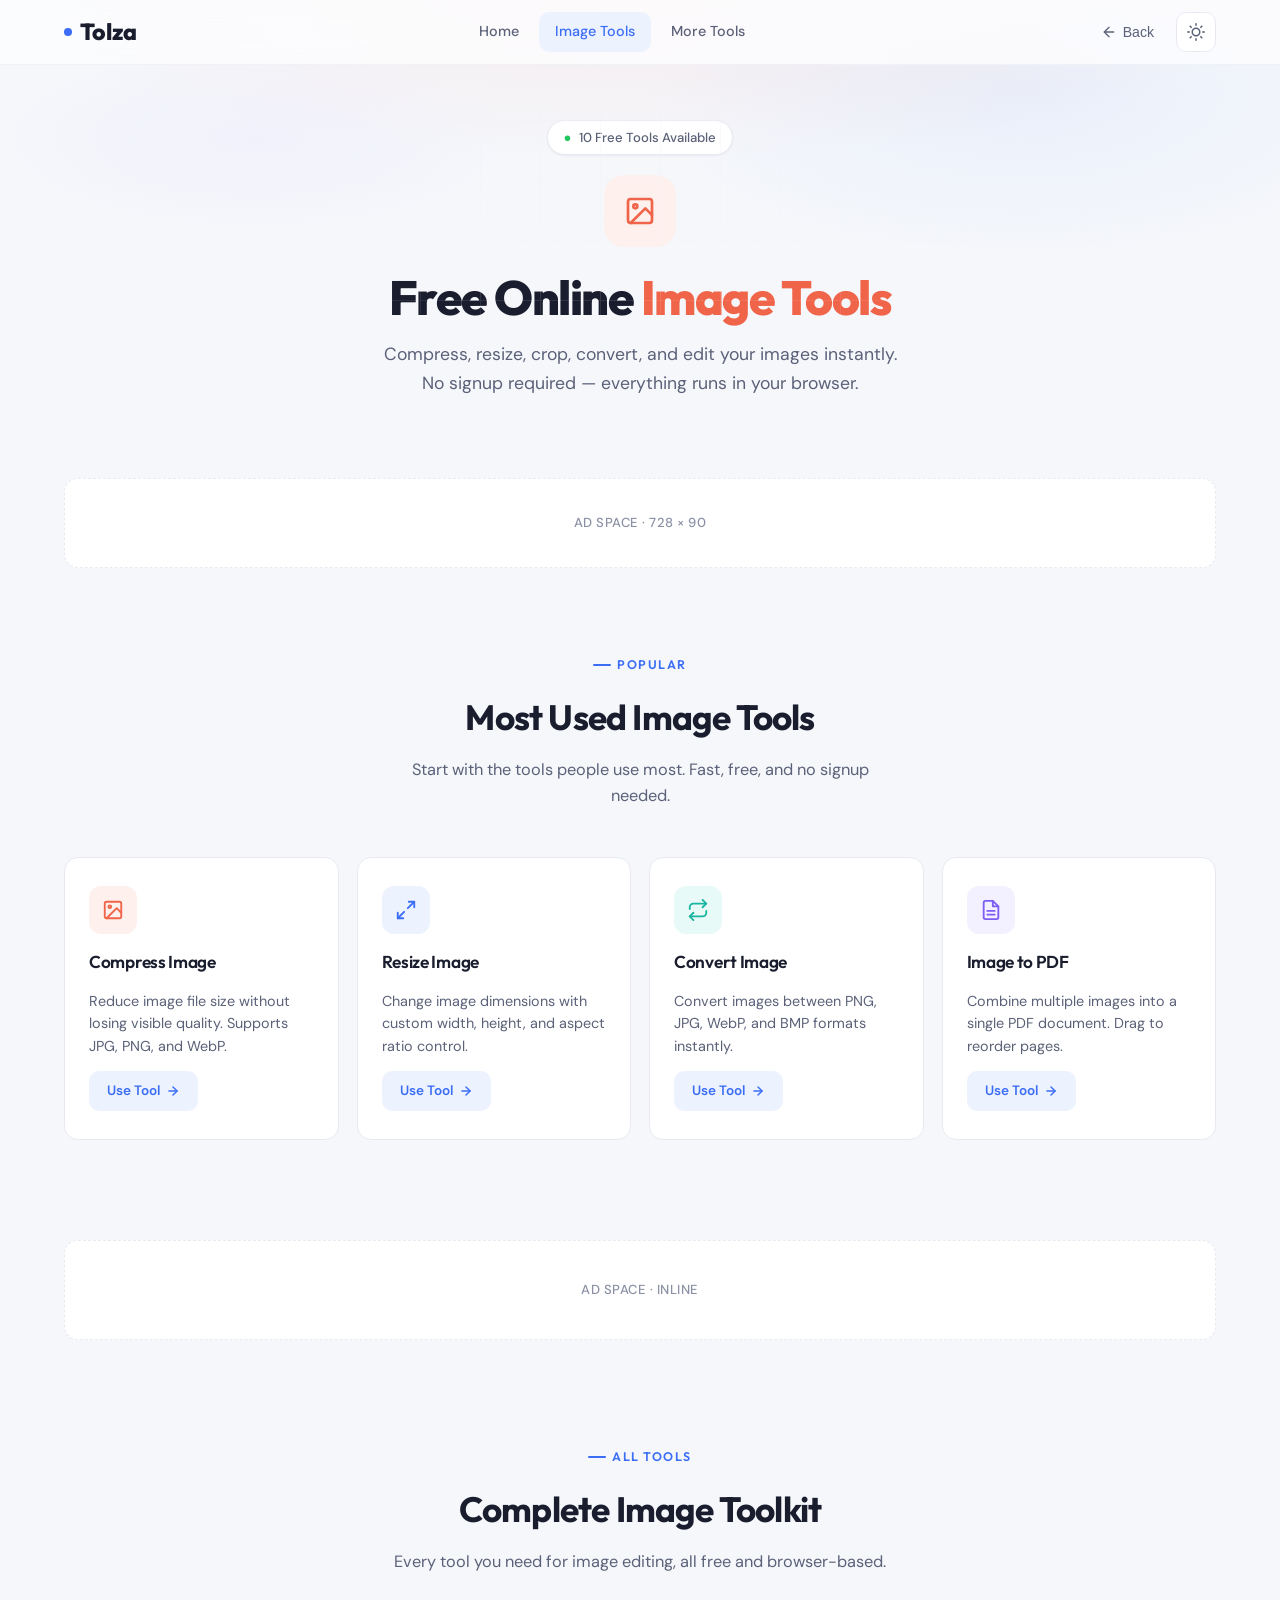
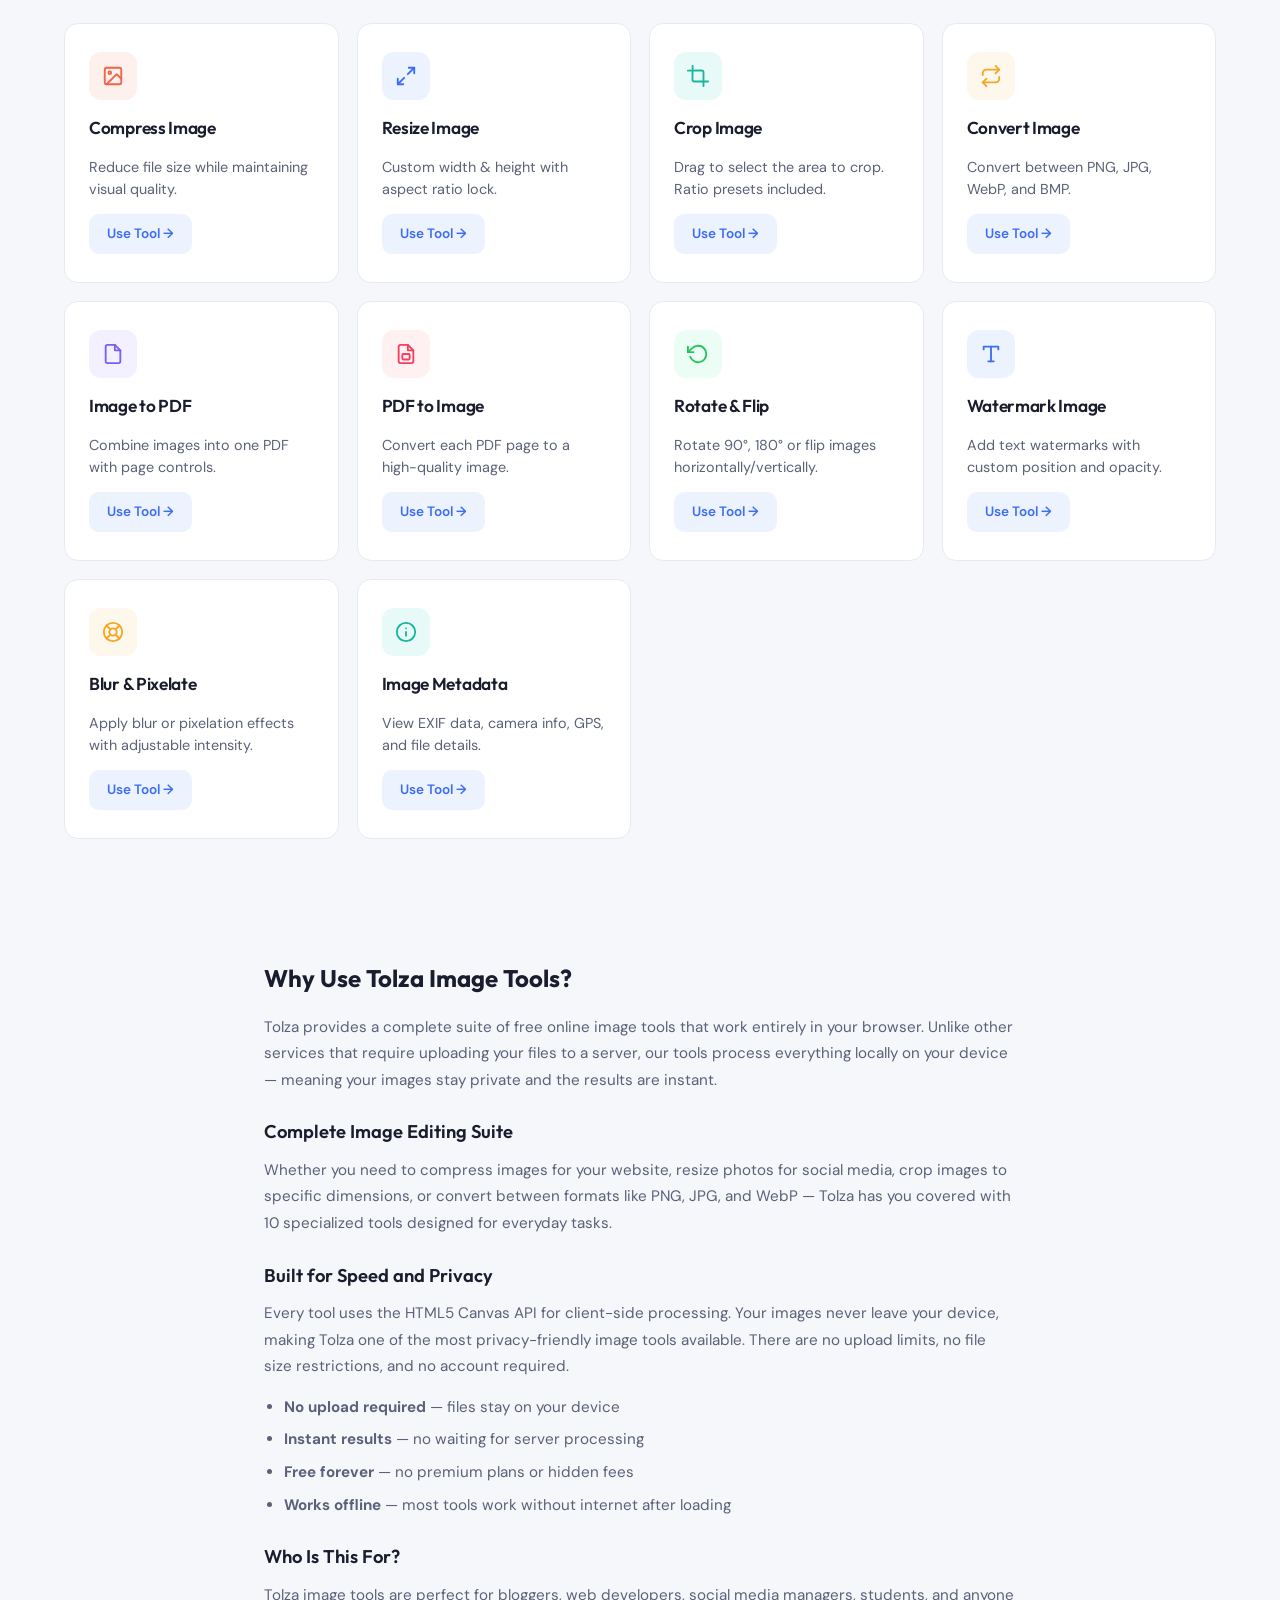
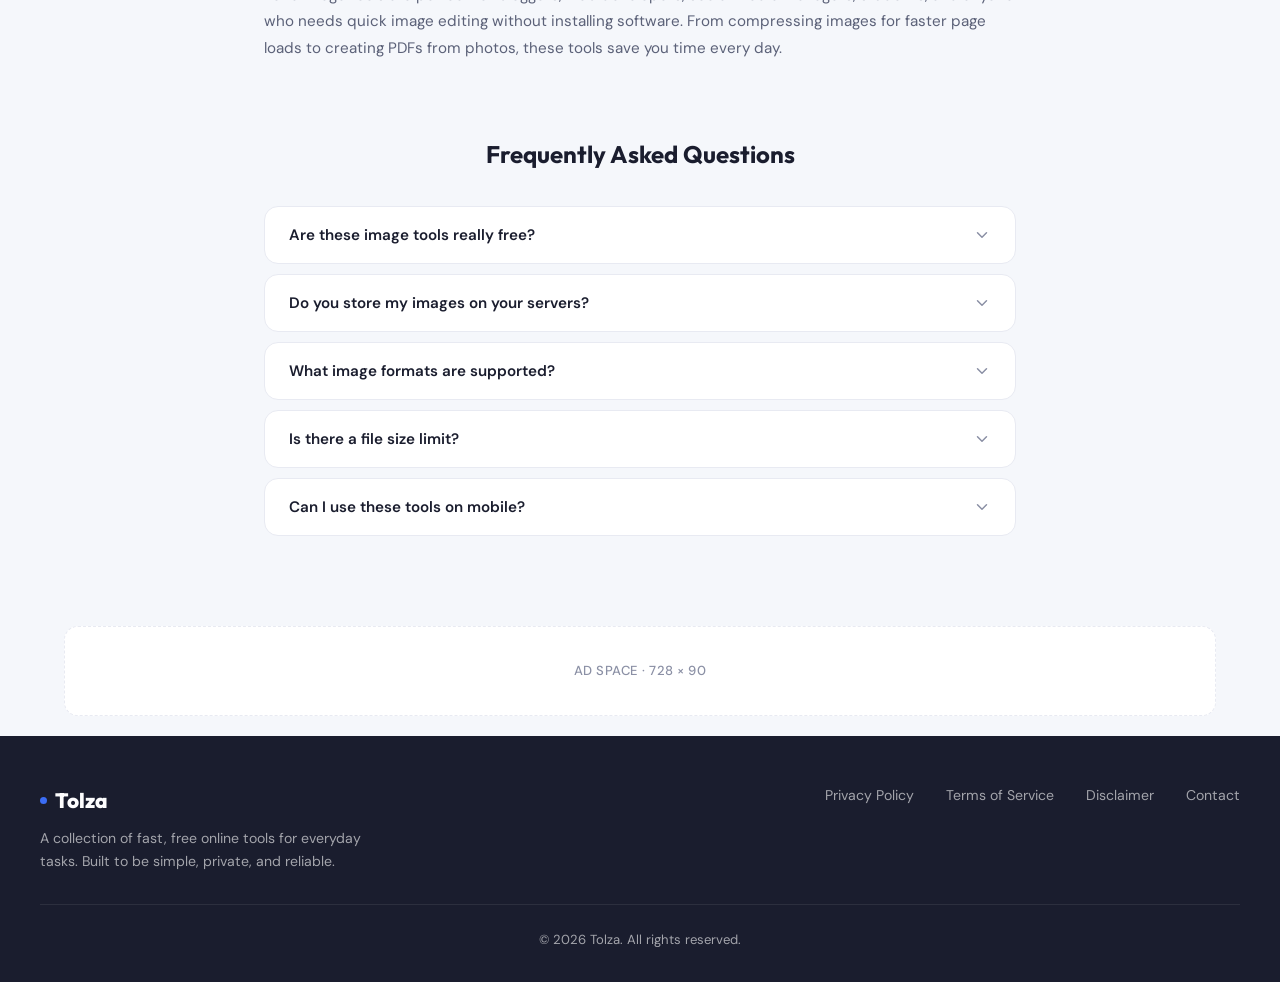
==== tools/image/index.html @ cf93ad40 "added tools" ====
<!DOCTYPE html>
<html lang="en">
<head>
  <meta charset="UTF-8">
  <meta name="viewport" content="width=device-width, initial-scale=1.0">
  <title>Free Online Image Tools — Compress, Resize, Convert & More | Tolza</title>
  <meta name="description" content="Free online image tools: compress, resize, crop, convert, watermark, rotate, blur images and more. No signup, no upload limits. Works right in your browser.">
  <meta name="keywords" content="free image tools, compress image online, resize image, crop image, convert image, image to PDF, watermark image, rotate image, blur image, image metadata viewer">
  <link rel="canonical" href="https://tolza.pages.dev/tools/image/">
  <meta property="og:title" content="Free Online Image Tools — Tolza">
  <meta property="og:description" content="Compress, resize, crop, convert, and edit images online for free. No signup required.">
  <meta property="og:type" content="website">
  <meta name="twitter:card" content="summary_large_image">

  <!-- Fonts -->
  <link rel="preconnect" href="https://fonts.googleapis.com">
  <link rel="preconnect" href="https://fonts.gstatic.com" crossorigin>
  <link href="https://fonts.googleapis.com/css2?family=Outfit:wght@400;500;600;700;800&family=DM+Sans:ital,wght@0,400;0,500;0,600;1,400&display=swap" rel="stylesheet">

  <!-- Global CSS -->
  <link rel="stylesheet" href="/css/global.css">

  <!-- Schema Markup -->
  <script type="application/ld+json">
  {
    "@context": "https://schema.org",
    "@type": "CollectionPage",
    "name": "Free Online Image Tools",
    "description": "A collection of free online image editing tools including compression, resizing, cropping, conversion, and more.",
    "url": "https://tolza.pages.dev/tools/image/",
    "mainEntity": {
      "@type": "ItemList",
      "itemListElement": [
        {"@type": "ListItem", "position": 1, "name": "Compress Image", "url": "https://tolza.pages.dev/tools/image/compress-image/"},
        {"@type": "ListItem", "position": 2, "name": "Resize Image", "url": "https://tolza.pages.dev/tools/image/resize-image/"},
        {"@type": "ListItem", "position": 3, "name": "Crop Image", "url": "https://tolza.pages.dev/tools/image/crop-image/"},
        {"@type": "ListItem", "position": 4, "name": "Convert Image", "url": "https://tolza.pages.dev/tools/image/convert-image/"},
        {"@type": "ListItem", "position": 5, "name": "Image to PDF", "url": "https://tolza.pages.dev/tools/image/image-to-pdf/"},
        {"@type": "ListItem", "position": 6, "name": "PDF to Image", "url": "https://tolza.pages.dev/tools/image/pdf-to-image/"},
        {"@type": "ListItem", "position": 7, "name": "Rotate & Flip Image", "url": "https://tolza.pages.dev/tools/image/rotate-flip-image/"},
        {"@type": "ListItem", "position": 8, "name": "Watermark Image", "url": "https://tolza.pages.dev/tools/image/watermark-image/"},
        {"@type": "ListItem", "position": 9, "name": "Blur & Pixelate Image", "url": "https://tolza.pages.dev/tools/image/blur-pixelate-image/"},
        {"@type": "ListItem", "position": 10, "name": "Image Metadata Viewer", "url": "https://tolza.pages.dev/tools/image/image-metadata-viewer/"}
      ]
    }
  }
  </script>

  <style>
    /* Landing page hero */
    .landing-hero {
      padding: 120px 24px 60px;
      text-align: center;
      position: relative;
      overflow: hidden;
    }
    .landing-hero::before {
      content: '';
      position: absolute;
      inset: 0;
      background:
        radial-gradient(ellipse 70% 50% at 50% 0%, rgba(240, 100, 73, 0.08) 0%, transparent 70%),
        radial-gradient(ellipse 50% 60% at 80% 20%, rgba(59, 109, 245, 0.06) 0%, transparent 60%),
        radial-gradient(ellipse 40% 40% at 20% 30%, rgba(124, 93, 245, 0.04) 0%, transparent 50%);
      pointer-events: none;
    }
    .landing-hero::after {
      content: '';
      position: absolute;
      inset: 0;
      background-image:
        linear-gradient(var(--border-light) 1px, transparent 1px),
        linear-gradient(90deg, var(--border-light) 1px, transparent 1px);
      background-size: 60px 60px;
      opacity: 0.4;
      mask-image: radial-gradient(ellipse 60% 50% at 50% 30%, black, transparent);
      -webkit-mask-image: radial-gradient(ellipse 60% 50% at 50% 30%, black, transparent);
      pointer-events: none;
    }
    .landing-hero-content {
      position: relative;
      max-width: 700px;
      margin: 0 auto;
    }
    .landing-hero-icon {
      width: 72px;
      height: 72px;
      margin: 0 auto 24px;
      background: var(--coral-light);
      border-radius: 20px;
      display: flex;
      align-items: center;
      justify-content: center;
    }
    .landing-hero-icon svg { width: 32px; height: 32px; color: var(--coral); }
    .landing-hero h1 {
      font-family: var(--font-heading);
      font-size: clamp(2rem, 5vw, 3rem);
      font-weight: 800;
      letter-spacing: -1.5px;
      line-height: 1.1;
      color: var(--text-primary);
      margin-bottom: 16px;
    }
    .landing-hero h1 span { color: var(--coral); }
    .landing-hero p {
      font-size: 1.1rem;
      color: var(--text-secondary);
      max-width: 520px;
      margin: 0 auto;
      line-height: 1.65;
    }
    .tools-count-badge {
      display: inline-flex;
      align-items: center;
      gap: 8px;
      padding: 6px 16px;
      background: var(--surface);
      border: 1px solid var(--border);
      border-radius: var(--radius-full);
      font-size: 0.82rem;
      font-weight: 500;
      color: var(--text-secondary);
      margin-bottom: 20px;
      box-shadow: var(--shadow-sm);
    }
    .tools-count-badge .dot { color: var(--green); }
  </style>
</head>
<body>
<div class="g-tool-page">

  <!-- ─── Navbar ─── -->
  <nav class="g-navbar" role="navigation" aria-label="Main navigation">
    <div class="g-nav-inner">
      <a href="/" class="g-nav-logo"><span class="logo-dot"></span>Tolza</a>
      <ul class="g-nav-links" id="gNavLinks">
        <li><a href="/">Home</a></li>
        <li><a href="/tools/image/" class="active">Image Tools</a></li>
        <li><a href="#" class="g-nav-link-btn">More Tools</a></li>
      </ul>
      <div class="g-nav-right">
        <button id="gBackBtn" class="g-back-btn" aria-label="Go back">
          <svg viewBox="0 0 24 24" fill="none" stroke="currentColor" stroke-width="2" stroke-linecap="round" stroke-linejoin="round"><line x1="19" y1="12" x2="5" y2="12"/><polyline points="12 19 5 12 12 5"/></svg>
          Back
        </button>
        <button class="g-theme-toggle" id="themeToggle" aria-label="Toggle dark mode">
          <svg class="icon-sun" viewBox="0 0 24 24" fill="none" stroke="currentColor" stroke-width="2" stroke-linecap="round" stroke-linejoin="round"><circle cx="12" cy="12" r="5"/><line x1="12" y1="1" x2="12" y2="3"/><line x1="12" y1="21" x2="12" y2="23"/><line x1="4.22" y1="4.22" x2="5.64" y2="5.64"/><line x1="18.36" y1="18.36" x2="19.78" y2="19.78"/><line x1="1" y1="12" x2="3" y2="12"/><line x1="21" y1="12" x2="23" y2="12"/><line x1="4.22" y1="19.78" x2="5.64" y2="18.36"/><line x1="18.36" y1="5.64" x2="19.78" y2="4.22"/></svg>
          <svg class="icon-moon" viewBox="0 0 24 24" fill="none" stroke="currentColor" stroke-width="2" stroke-linecap="round" stroke-linejoin="round"><path d="M21 12.79A9 9 0 1 1 11.21 3 7 7 0 0 0 21 12.79z"/></svg>
        </button>
        <button class="g-nav-burger" id="gNavBurger" aria-label="Toggle menu">
          <svg viewBox="0 0 24 24" fill="none" stroke="currentColor" stroke-width="2" stroke-linecap="round" stroke-linejoin="round"><line x1="3" y1="6" x2="21" y2="6"/><line x1="3" y1="12" x2="21" y2="12"/><line x1="3" y1="18" x2="21" y2="18"/></svg>
        </button>
      </div>
    </div>
  </nav>

  <main>
    <!-- ─── Hero ─── -->
    <header class="landing-hero">
      <div class="landing-hero-content">
        <div class="tools-count-badge g-fade-up">
          <span class="dot">●</span> 10 Free Tools Available
        </div>
        <div class="landing-hero-icon g-fade-up g-stagger-1">
          <svg viewBox="0 0 24 24" fill="none" stroke="currentColor" stroke-width="2" stroke-linecap="round" stroke-linejoin="round"><rect x="3" y="3" width="18" height="18" rx="2" ry="2"/><circle cx="8.5" cy="8.5" r="1.5"/><polyline points="21 15 16 10 5 21"/></svg>
        </div>
        <h1 class="g-fade-up g-stagger-2">Free Online <span>Image Tools</span></h1>
        <p class="g-fade-up g-stagger-3">Compress, resize, crop, convert, and edit your images instantly. No signup required — everything runs in your browser.</p>
      </div>
    </header>

    <!-- ─── Ad Banner (top) ─── -->
    <div class="g-ad-banner">
      <div class="g-ad-slot g-ad-slot-banner" aria-label="Advertisement">Ad Space &middot; 728 &times; 90</div>
    </div>

    <!-- ─── Popular Tools ─── -->
    <section class="g-section" id="popular-tools">
      <div class="g-section-header">
        <div class="g-section-label">Popular</div>
        <h2 class="g-section-title">Most Used Image Tools</h2>
        <p class="g-section-desc">Start with the tools people use most. Fast, free, and no signup needed.</p>
      </div>

      <div class="g-tools-grid">
        <!-- Compress -->
        <article class="g-tool-card g-fade-up g-stagger-1">
          <div class="g-tool-card-icon" style="background:var(--coral-light);">
            <svg viewBox="0 0 24 24" fill="none" stroke="var(--coral)" stroke-width="2" stroke-linecap="round" stroke-linejoin="round"><rect x="3" y="3" width="18" height="18" rx="2" ry="2"/><circle cx="8.5" cy="8.5" r="1.5"/><polyline points="21 15 16 10 5 21"/></svg>
          </div>
          <h3 class="g-tool-card-name">Compress Image</h3>
          <p class="g-tool-card-desc">Reduce image file size without losing visible quality. Supports JPG, PNG, and WebP.</p>
          <a href="/tools/image/compress-image/" class="g-tool-card-btn">Use Tool <svg viewBox="0 0 24 24" fill="none" stroke="currentColor" stroke-width="2.5" stroke-linecap="round" stroke-linejoin="round"><line x1="5" y1="12" x2="19" y2="12"/><polyline points="12 5 19 12 12 19"/></svg></a>
        </article>

        <!-- Resize -->
        <article class="g-tool-card g-fade-up g-stagger-2">
          <div class="g-tool-card-icon" style="background:var(--accent-light);">
            <svg viewBox="0 0 24 24" fill="none" stroke="var(--accent)" stroke-width="2" stroke-linecap="round" stroke-linejoin="round"><polyline points="15 3 21 3 21 9"/><polyline points="9 21 3 21 3 15"/><line x1="21" y1="3" x2="14" y2="10"/><line x1="3" y1="21" x2="10" y2="14"/></svg>
          </div>
          <h3 class="g-tool-card-name">Resize Image</h3>
          <p class="g-tool-card-desc">Change image dimensions with custom width, height, and aspect ratio control.</p>
          <a href="/tools/image/resize-image/" class="g-tool-card-btn">Use Tool <svg viewBox="0 0 24 24" fill="none" stroke="currentColor" stroke-width="2.5" stroke-linecap="round" stroke-linejoin="round"><line x1="5" y1="12" x2="19" y2="12"/><polyline points="12 5 19 12 12 19"/></svg></a>
        </article>

        <!-- Convert -->
        <article class="g-tool-card g-fade-up g-stagger-3">
          <div class="g-tool-card-icon" style="background:var(--teal-light);">
            <svg viewBox="0 0 24 24" fill="none" stroke="var(--teal)" stroke-width="2" stroke-linecap="round" stroke-linejoin="round"><polyline points="17 1 21 5 17 9"/><path d="M3 11V9a4 4 0 0 1 4-4h14"/><polyline points="7 23 3 19 7 15"/><path d="M21 13v2a4 4 0 0 1-4 4H3"/></svg>
          </div>
          <h3 class="g-tool-card-name">Convert Image</h3>
          <p class="g-tool-card-desc">Convert images between PNG, JPG, WebP, and BMP formats instantly.</p>
          <a href="/tools/image/convert-image/" class="g-tool-card-btn">Use Tool <svg viewBox="0 0 24 24" fill="none" stroke="currentColor" stroke-width="2.5" stroke-linecap="round" stroke-linejoin="round"><line x1="5" y1="12" x2="19" y2="12"/><polyline points="12 5 19 12 12 19"/></svg></a>
        </article>

        <!-- Image to PDF -->
        <article class="g-tool-card g-fade-up g-stagger-4">
          <div class="g-tool-card-icon" style="background:var(--violet-light);">
            <svg viewBox="0 0 24 24" fill="none" stroke="var(--violet)" stroke-width="2" stroke-linecap="round" stroke-linejoin="round"><path d="M14 2H6a2 2 0 0 0-2 2v16a2 2 0 0 0 2 2h12a2 2 0 0 0 2-2V8z"/><polyline points="14 2 14 8 20 8"/><line x1="16" y1="13" x2="8" y2="13"/><line x1="16" y1="17" x2="8" y2="17"/></svg>
          </div>
          <h3 class="g-tool-card-name">Image to PDF</h3>
          <p class="g-tool-card-desc">Combine multiple images into a single PDF document. Drag to reorder pages.</p>
          <a href="/tools/image/image-to-pdf/" class="g-tool-card-btn">Use Tool <svg viewBox="0 0 24 24" fill="none" stroke="currentColor" stroke-width="2.5" stroke-linecap="round" stroke-linejoin="round"><line x1="5" y1="12" x2="19" y2="12"/><polyline points="12 5 19 12 12 19"/></svg></a>
        </article>
      </div>
    </section>

    <!-- ─── Ad Inline ─── -->
    <div class="g-ad-banner">
      <div class="g-ad-slot g-ad-slot-inline" aria-label="Advertisement">Ad Space &middot; Inline</div>
    </div>

    <!-- ─── All Tools ─── -->
    <section class="g-section" id="all-tools">
      <div class="g-section-header">
        <div class="g-section-label">All Tools</div>
        <h2 class="g-section-title">Complete Image Toolkit</h2>
        <p class="g-section-desc">Every tool you need for image editing, all free and browser-based.</p>
      </div>

      <div class="g-tools-grid">
        <!-- Compress -->
        <article class="g-tool-card g-fade-up">
          <div class="g-tool-card-icon" style="background:var(--coral-light);"><svg viewBox="0 0 24 24" fill="none" stroke="var(--coral)" stroke-width="2" stroke-linecap="round" stroke-linejoin="round"><rect x="3" y="3" width="18" height="18" rx="2" ry="2"/><circle cx="8.5" cy="8.5" r="1.5"/><polyline points="21 15 16 10 5 21"/></svg></div>
          <h3 class="g-tool-card-name">Compress Image</h3>
          <p class="g-tool-card-desc">Reduce file size while maintaining visual quality.</p>
          <a href="/tools/image/compress-image/" class="g-tool-card-btn">Use Tool →</a>
        </article>

        <!-- Resize -->
        <article class="g-tool-card g-fade-up">
          <div class="g-tool-card-icon" style="background:var(--accent-light);"><svg viewBox="0 0 24 24" fill="none" stroke="var(--accent)" stroke-width="2" stroke-linecap="round" stroke-linejoin="round"><polyline points="15 3 21 3 21 9"/><polyline points="9 21 3 21 3 15"/><line x1="21" y1="3" x2="14" y2="10"/><line x1="3" y1="21" x2="10" y2="14"/></svg></div>
          <h3 class="g-tool-card-name">Resize Image</h3>
          <p class="g-tool-card-desc">Custom width & height with aspect ratio lock.</p>
          <a href="/tools/image/resize-image/" class="g-tool-card-btn">Use Tool →</a>
        </article>

        <!-- Crop -->
        <article class="g-tool-card g-fade-up">
          <div class="g-tool-card-icon" style="background:var(--teal-light);"><svg viewBox="0 0 24 24" fill="none" stroke="var(--teal)" stroke-width="2" stroke-linecap="round" stroke-linejoin="round"><path d="M6.13 1L6 16a2 2 0 0 0 2 2h15"/><path d="M1 6.13L16 6a2 2 0 0 1 2 2v15"/></svg></div>
          <h3 class="g-tool-card-name">Crop Image</h3>
          <p class="g-tool-card-desc">Drag to select the area to crop. Ratio presets included.</p>
          <a href="/tools/image/crop-image/" class="g-tool-card-btn">Use Tool →</a>
        </article>

        <!-- Convert -->
        <article class="g-tool-card g-fade-up">
          <div class="g-tool-card-icon" style="background:var(--amber-light);"><svg viewBox="0 0 24 24" fill="none" stroke="var(--amber)" stroke-width="2" stroke-linecap="round" stroke-linejoin="round"><polyline points="17 1 21 5 17 9"/><path d="M3 11V9a4 4 0 0 1 4-4h14"/><polyline points="7 23 3 19 7 15"/><path d="M21 13v2a4 4 0 0 1-4 4H3"/></svg></div>
          <h3 class="g-tool-card-name">Convert Image</h3>
          <p class="g-tool-card-desc">Convert between PNG, JPG, WebP, and BMP.</p>
          <a href="/tools/image/convert-image/" class="g-tool-card-btn">Use Tool →</a>
        </article>

        <!-- Image to PDF -->
        <article class="g-tool-card g-fade-up">
          <div class="g-tool-card-icon" style="background:var(--violet-light);"><svg viewBox="0 0 24 24" fill="none" stroke="var(--violet)" stroke-width="2" stroke-linecap="round" stroke-linejoin="round"><path d="M14 2H6a2 2 0 0 0-2 2v16a2 2 0 0 0 2 2h12a2 2 0 0 0 2-2V8z"/><polyline points="14 2 14 8 20 8"/></svg></div>
          <h3 class="g-tool-card-name">Image to PDF</h3>
          <p class="g-tool-card-desc">Combine images into one PDF with page controls.</p>
          <a href="/tools/image/image-to-pdf/" class="g-tool-card-btn">Use Tool →</a>
        </article>

        <!-- PDF to Image -->
        <article class="g-tool-card g-fade-up">
          <div class="g-tool-card-icon" style="background:var(--rose-light);"><svg viewBox="0 0 24 24" fill="none" stroke="var(--rose)" stroke-width="2" stroke-linecap="round" stroke-linejoin="round"><path d="M14 2H6a2 2 0 0 0-2 2v16a2 2 0 0 0 2 2h12a2 2 0 0 0 2-2V8z"/><polyline points="14 2 14 8 20 8"/><rect x="8" y="12" width="8" height="6" rx="1"/></svg></div>
          <h3 class="g-tool-card-name">PDF to Image</h3>
          <p class="g-tool-card-desc">Convert each PDF page to a high-quality image.</p>
          <a href="/tools/image/pdf-to-image/" class="g-tool-card-btn">Use Tool →</a>
        </article>

        <!-- Rotate / Flip -->
        <article class="g-tool-card g-fade-up">
          <div class="g-tool-card-icon" style="background:var(--green-light);"><svg viewBox="0 0 24 24" fill="none" stroke="var(--green)" stroke-width="2" stroke-linecap="round" stroke-linejoin="round"><polyline points="1 4 1 10 7 10"/><path d="M3.51 15a9 9 0 1 0 2.13-9.36L1 10"/></svg></div>
          <h3 class="g-tool-card-name">Rotate & Flip</h3>
          <p class="g-tool-card-desc">Rotate 90°, 180° or flip images horizontally/vertically.</p>
          <a href="/tools/image/rotate-flip-image/" class="g-tool-card-btn">Use Tool →</a>
        </article>

        <!-- Watermark -->
        <article class="g-tool-card g-fade-up">
          <div class="g-tool-card-icon" style="background:var(--accent-light);"><svg viewBox="0 0 24 24" fill="none" stroke="var(--accent)" stroke-width="2" stroke-linecap="round" stroke-linejoin="round"><polyline points="4 7 4 4 20 4 20 7"/><line x1="9" y1="20" x2="15" y2="20"/><line x1="12" y1="4" x2="12" y2="20"/></svg></div>
          <h3 class="g-tool-card-name">Watermark Image</h3>
          <p class="g-tool-card-desc">Add text watermarks with custom position and opacity.</p>
          <a href="/tools/image/watermark-image/" class="g-tool-card-btn">Use Tool →</a>
        </article>

        <!-- Blur / Pixelate -->
        <article class="g-tool-card g-fade-up">
          <div class="g-tool-card-icon" style="background:var(--amber-light);"><svg viewBox="0 0 24 24" fill="none" stroke="var(--amber)" stroke-width="2" stroke-linecap="round" stroke-linejoin="round"><circle cx="12" cy="12" r="10"/><circle cx="12" cy="12" r="4"/><line x1="4.93" y1="4.93" x2="9.17" y2="9.17"/><line x1="14.83" y1="14.83" x2="19.07" y2="19.07"/><line x1="14.83" y1="9.17" x2="19.07" y2="4.93"/><line x1="4.93" y1="19.07" x2="9.17" y2="14.83"/></svg></div>
          <h3 class="g-tool-card-name">Blur & Pixelate</h3>
          <p class="g-tool-card-desc">Apply blur or pixelation effects with adjustable intensity.</p>
          <a href="/tools/image/blur-pixelate-image/" class="g-tool-card-btn">Use Tool →</a>
        </article>

        <!-- Metadata Viewer -->
        <article class="g-tool-card g-fade-up">
          <div class="g-tool-card-icon" style="background:var(--teal-light);"><svg viewBox="0 0 24 24" fill="none" stroke="var(--teal)" stroke-width="2" stroke-linecap="round" stroke-linejoin="round"><circle cx="12" cy="12" r="10"/><line x1="12" y1="16" x2="12" y2="12"/><line x1="12" y1="8" x2="12.01" y2="8"/></svg></div>
          <h3 class="g-tool-card-name">Image Metadata</h3>
          <p class="g-tool-card-desc">View EXIF data, camera info, GPS, and file details.</p>
          <a href="/tools/image/image-metadata-viewer/" class="g-tool-card-btn">Use Tool →</a>
        </article>
      </div>
    </section>

    <!-- ─── SEO Content ─── -->
    <div class="g-seo-section">
      <h2>Why Use Tolza Image Tools?</h2>
      <p>Tolza provides a complete suite of free online image tools that work entirely in your browser. Unlike other services that require uploading your files to a server, our tools process everything locally on your device — meaning your images stay private and the results are instant.</p>

      <h3>Complete Image Editing Suite</h3>
      <p>Whether you need to compress images for your website, resize photos for social media, crop images to specific dimensions, or convert between formats like PNG, JPG, and WebP — Tolza has you covered with 10 specialized tools designed for everyday tasks.</p>

      <h3>Built for Speed and Privacy</h3>
      <p>Every tool uses the HTML5 Canvas API for client-side processing. Your images never leave your device, making Tolza one of the most privacy-friendly image tools available. There are no upload limits, no file size restrictions, and no account required.</p>
      <ul>
        <li><strong>No upload required</strong> — files stay on your device</li>
        <li><strong>Instant results</strong> — no waiting for server processing</li>
        <li><strong>Free forever</strong> — no premium plans or hidden fees</li>
        <li><strong>Works offline</strong> — most tools work without internet after loading</li>
      </ul>

      <h3>Who Is This For?</h3>
      <p>Tolza image tools are perfect for bloggers, web developers, social media managers, students, and anyone who needs quick image editing without installing software. From compressing images for faster page loads to creating PDFs from photos, these tools save you time every day.</p>
    </div>

    <!-- ─── FAQ ─── -->
    <section class="g-faq" id="faq">
      <h2 class="g-faq-title">Frequently Asked Questions</h2>

      <div class="g-faq-item">
        <button class="g-faq-question">
          Are these image tools really free?
          <svg viewBox="0 0 24 24" fill="none" stroke="currentColor" stroke-width="2" stroke-linecap="round" stroke-linejoin="round"><polyline points="6 9 12 15 18 9"/></svg>
        </button>
        <div class="g-faq-answer"><div class="g-faq-answer-inner">Yes, all Tolza image tools are 100% free to use. There are no hidden fees, no premium tiers, and no usage limits. You can compress, resize, crop, and convert as many images as you want.</div></div>
      </div>

      <div class="g-faq-item">
        <button class="g-faq-question">
          Do you store my images on your servers?
          <svg viewBox="0 0 24 24" fill="none" stroke="currentColor" stroke-width="2" stroke-linecap="round" stroke-linejoin="round"><polyline points="6 9 12 15 18 9"/></svg>
        </button>
        <div class="g-faq-answer"><div class="g-faq-answer-inner">No. All image processing happens directly in your browser using the HTML5 Canvas API. Your files never leave your device, and we don't have access to any images you edit.</div></div>
      </div>

      <div class="g-faq-item">
        <button class="g-faq-question">
          What image formats are supported?
          <svg viewBox="0 0 24 24" fill="none" stroke="currentColor" stroke-width="2" stroke-linecap="round" stroke-linejoin="round"><polyline points="6 9 12 15 18 9"/></svg>
        </button>
        <div class="g-faq-answer"><div class="g-faq-answer-inner">Most tools support JPG, PNG, WebP, BMP, and GIF images. The Convert Image tool lets you switch between these formats. PDF tools work with standard PDF files and common image formats.</div></div>
      </div>

      <div class="g-faq-item">
        <button class="g-faq-question">
          Is there a file size limit?
          <svg viewBox="0 0 24 24" fill="none" stroke="currentColor" stroke-width="2" stroke-linecap="round" stroke-linejoin="round"><polyline points="6 9 12 15 18 9"/></svg>
        </button>
        <div class="g-faq-answer"><div class="g-faq-answer-inner">There's no hard limit since processing happens in your browser. However, very large images (over 50MB) may be slow depending on your device's memory and processor. For best performance, we recommend working with images under 20MB.</div></div>
      </div>

      <div class="g-faq-item">
        <button class="g-faq-question">
          Can I use these tools on mobile?
          <svg viewBox="0 0 24 24" fill="none" stroke="currentColor" stroke-width="2" stroke-linecap="round" stroke-linejoin="round"><polyline points="6 9 12 15 18 9"/></svg>
        </button>
        <div class="g-faq-answer"><div class="g-faq-answer-inner">Absolutely! All tools are fully responsive and work on smartphones, tablets, and desktops. You can even use drag-and-drop on supported mobile browsers, or tap to select files from your gallery.</div></div>
      </div>
    </section>

    <!-- ─── Ad Banner (bottom) ─── -->
    <div class="g-ad-banner">
      <div class="g-ad-slot g-ad-slot-banner" aria-label="Advertisement">Ad Space &middot; 728 &times; 90</div>
    </div>
  </main>

  <!-- ─── Footer ─── -->
  <footer class="g-footer">
    <div class="g-footer-inner">
      <div class="g-footer-brand">
        <div class="g-footer-logo"><span class="logo-dot"></span>Tolza</div>
        <p class="g-footer-desc">A collection of fast, free online tools for everyday tasks. Built to be simple, private, and reliable.</p>
      </div>
      <div class="g-footer-links">
        <a href="#">Privacy Policy</a>
        <a href="#">Terms of Service</a>
        <a href="#">Disclaimer</a>
        <a href="#">Contact</a>
      </div>
    </div>
    <div class="g-footer-bottom">&copy; 2026 Tolza. All rights reserved.</div>
  </footer>

</div>

<!-- FAQ Schema -->
<script type="application/ld+json">
{
  "@context": "https://schema.org",
  "@type": "FAQPage",
  "mainEntity": [
    {"@type": "Question", "name": "Are these image tools really free?", "acceptedAnswer": {"@type": "Answer", "text": "Yes, all Tolza image tools are 100% free to use. There are no hidden fees, no premium tiers, and no usage limits."}},
    {"@type": "Question", "name": "Do you store my images on your servers?", "acceptedAnswer": {"@type": "Answer", "text": "No. All image processing happens directly in your browser using the HTML5 Canvas API. Your files never leave your device."}},
    {"@type": "Question", "name": "What image formats are supported?", "acceptedAnswer": {"@type": "Answer", "text": "Most tools support JPG, PNG, WebP, BMP, and GIF images. The Convert Image tool lets you switch between these formats."}},
    {"@type": "Question", "name": "Is there a file size limit?", "acceptedAnswer": {"@type": "Answer", "text": "There's no hard limit since processing happens in your browser. For best performance, we recommend images under 20MB."}},
    {"@type": "Question", "name": "Can I use these tools on mobile?", "acceptedAnswer": {"@type": "Answer", "text": "Absolutely! All tools are fully responsive and work on smartphones, tablets, and desktops."}}
  ]
}
</script>

<script src="/js/global.js"></script>
</body>
</html>
---- css/global.css ----
/* ═══════════════════════════════════════════════
   TOLZA — Global Design System
   Shared CSS for all tool & landing pages
   ═══════════════════════════════════════════════ */

/* ── Reset ── */
*, *::before, *::after { box-sizing: border-box; margin: 0; padding: 0; }

/* ── CSS Custom Properties (Light Mode — Default) ── */
:root {
  /* Surfaces */
  --white: #fdfdfe;
  --bg: #f5f7fb;
  --surface: #ffffff;
  --surface-raised: #ffffff;
  --surface-hover: #f8f9fc;

  /* Text */
  --text-primary: #1a1d2e;
  --text-secondary: #5b6178;
  --text-tertiary: #8b90a5;
  --text-on-accent: #ffffff;

  /* Brand / Accent */
  --accent: #3b6df5;
  --accent-hover: #2d5ae0;
  --accent-light: #edf2ff;
  --accent-glow: rgba(59, 109, 245, 0.12);

  /* Semantic Colors */
  --teal: #18b5a0;
  --teal-light: #e8faf7;
  --coral: #f06449;
  --coral-light: #fef0ed;
  --amber: #f5a623;
  --amber-light: #fef8ec;
  --violet: #7c5df5;
  --violet-light: #f3f0ff;
  --green: #22c55e;
  --green-light: #ecfdf5;
  --rose: #f43f5e;
  --rose-light: #fff1f2;

  /* Borders */
  --border: #e8eaf2;
  --border-light: #f0f1f6;
  --border-focus: var(--accent);

  /* Shadows */
  --shadow-sm: 0 1px 3px rgba(26, 29, 46, 0.04), 0 1px 2px rgba(26, 29, 46, 0.02);
  --shadow-md: 0 4px 16px rgba(26, 29, 46, 0.06), 0 1px 4px rgba(26, 29, 46, 0.03);
  --shadow-lg: 0 12px 40px rgba(26, 29, 46, 0.08), 0 4px 12px rgba(26, 29, 46, 0.04);
  --shadow-xl: 0 20px 60px rgba(26, 29, 46, 0.1), 0 8px 20px rgba(26, 29, 46, 0.05);

  /* Radii */
  --radius-sm: 10px;
  --radius-md: 14px;
  --radius-lg: 20px;
  --radius-xl: 28px;
  --radius-full: 9999px;

  /* Typography */
  --font-heading: 'Outfit', sans-serif;
  --font-body: 'DM Sans', sans-serif;

  /* Transitions */
  --transition: 0.25s cubic-bezier(0.4, 0, 0.2, 1);
  --transition-bounce: 0.4s cubic-bezier(0.34, 1.56, 0.64, 1);
  --transition-slow: 0.35s cubic-bezier(0.4, 0, 0.2, 1);

  /* Navbar */
  --navbar-bg: rgba(253, 253, 254, 0.82);
  --navbar-height: 64px;
}

/* ── Dark Mode ── */
[data-theme="dark"] {
  --white: #fdfdfe;
  --bg: #0f1117;
  --surface: #181a24;
  --surface-raised: #1f2130;
  --surface-hover: #252738;

  --text-primary: #e8eaf2;
  --text-secondary: #9ca0b4;
  --text-tertiary: #6b6f85;

  --accent: #5b8af7;
  --accent-hover: #7da3f9;
  --accent-light: rgba(91, 138, 247, 0.12);
  --accent-glow: rgba(91, 138, 247, 0.18);

  --teal-light: rgba(24, 181, 160, 0.12);
  --coral-light: rgba(240, 100, 73, 0.12);
  --amber-light: rgba(245, 166, 35, 0.12);
  --violet-light: rgba(124, 93, 245, 0.12);
  --green-light: rgba(34, 197, 94, 0.12);
  --rose-light: rgba(244, 63, 94, 0.12);

  --border: #2a2d3e;
  --border-light: #222436;

  --shadow-sm: 0 1px 3px rgba(0, 0, 0, 0.2);
  --shadow-md: 0 4px 16px rgba(0, 0, 0, 0.25);
  --shadow-lg: 0 12px 40px rgba(0, 0, 0, 0.3);
  --shadow-xl: 0 20px 60px rgba(0, 0, 0, 0.35);

  --navbar-bg: rgba(15, 17, 23, 0.82);
}

/* ── Base Styles ── */
html {
  scroll-behavior: smooth;
  -webkit-font-smoothing: antialiased;
  -moz-osx-font-smoothing: grayscale;
}

body {
  font-family: var(--font-body);
  color: var(--text-primary);
  background: var(--bg);
  line-height: 1.6;
  overflow-x: hidden;
  transition: background var(--transition), color var(--transition);
}

a { text-decoration: none; color: inherit; }
img { max-width: 100%; display: block; }
button { cursor: pointer; }
input, select, textarea { font-family: var(--font-body); }


/* ═══════════════════════════════════════
   NAVBAR
   ═══════════════════════════════════════ */
.g-navbar {
  position: fixed;
  top: 0;
  left: 0;
  right: 0;
  z-index: 1000;
  background: var(--navbar-bg);
  backdrop-filter: blur(20px) saturate(1.4);
  -webkit-backdrop-filter: blur(20px) saturate(1.4);
  border-bottom: 1px solid var(--border-light);
  transition: box-shadow var(--transition);
}
.g-navbar.scrolled { box-shadow: var(--shadow-sm); }

.g-nav-inner {
  max-width: 1200px;
  margin: 0 auto;
  padding: 0 24px;
  height: var(--navbar-height);
  display: flex;
  align-items: center;
  justify-content: space-between;
}

/* Logo */
.g-nav-logo {
  font-family: var(--font-heading);
  font-weight: 800;
  font-size: 1.45rem;
  color: var(--text-primary);
  display: flex;
  align-items: center;
  gap: 8px;
}
.g-nav-logo .logo-dot {
  width: 8px;
  height: 8px;
  background: var(--accent);
  border-radius: 50%;
}

/* Nav links */
.g-nav-links {
  display: flex;
  align-items: center;
  gap: 4px;
  list-style: none;
}
.g-nav-links a,
.g-nav-links button.g-nav-link-btn {
  font-family: var(--font-body);
  font-size: 0.9rem;
  font-weight: 500;
  color: var(--text-secondary);
  padding: 8px 16px;
  border-radius: var(--radius-sm);
  transition: var(--transition);
  background: none;
  border: none;
  display: inline-flex;
  align-items: center;
  gap: 6px;
}
.g-nav-links a:hover,
.g-nav-links button.g-nav-link-btn:hover {
  color: var(--text-primary);
  background: var(--accent-light);
}
.g-nav-links a.active {
  color: var(--accent);
  background: var(--accent-light);
}

/* Back button */
.g-back-btn {
  font-size: 0.88rem;
  font-weight: 500;
  color: var(--text-secondary);
  padding: 7px 14px;
  border-radius: var(--radius-sm);
  transition: var(--transition);
  display: inline-flex;
  align-items: center;
  gap: 6px;
  background: none;
  border: none;
}
.g-back-btn:hover {
  color: var(--accent);
  background: var(--accent-light);
}
.g-back-btn svg { width: 16px; height: 16px; }

/* Theme toggle */
.g-theme-toggle {
  width: 40px;
  height: 40px;
  border-radius: var(--radius-sm);
  border: 1px solid var(--border);
  background: var(--surface);
  display: flex;
  align-items: center;
  justify-content: center;
  transition: var(--transition);
  color: var(--text-secondary);
  flex-shrink: 0;
}
.g-theme-toggle:hover {
  border-color: var(--accent);
  color: var(--accent);
  background: var(--accent-light);
}
.g-theme-toggle svg { width: 18px; height: 18px; }
.g-theme-toggle .icon-moon { display: none; }
[data-theme="dark"] .g-theme-toggle .icon-sun { display: none; }
[data-theme="dark"] .g-theme-toggle .icon-moon { display: block; }

/* Mobile hamburger */
.g-nav-burger {
  display: none;
  background: none;
  border: none;
  padding: 6px;
  color: var(--text-primary);
}
.g-nav-burger svg { width: 24px; height: 24px; }

/* Nav right group */
.g-nav-right {
  display: flex;
  align-items: center;
  gap: 8px;
}

@media (max-width: 768px) {
  .g-nav-links { display: none; }
  .g-nav-burger { display: flex; }
  .g-nav-links.mobile-open {
    display: flex;
    flex-direction: column;
    position: absolute;
    top: var(--navbar-height);
    left: 0;
    right: 0;
    background: var(--surface);
    border-bottom: 1px solid var(--border);
    box-shadow: var(--shadow-md);
    padding: 12px 20px 20px;
    gap: 2px;
  }
  .g-nav-links.mobile-open a,
  .g-nav-links.mobile-open button.g-nav-link-btn {
    width: 100%;
    padding: 12px 14px;
  }
}


/* ═══════════════════════════════════════
   FOOTER
   ═══════════════════════════════════════ */
.g-footer {
  background: var(--text-primary);
  color: rgba(255, 255, 255, 0.6);
  padding: 48px 24px 32px;
}
[data-theme="dark"] .g-footer {
  background: #0a0b10;
  border-top: 1px solid var(--border);
}

.g-footer-inner {
  max-width: 1200px;
  margin: 0 auto;
  display: flex;
  align-items: flex-start;
  justify-content: space-between;
  gap: 40px;
  flex-wrap: wrap;
}
.g-footer-brand { max-width: 340px; }
.g-footer-logo {
  font-family: var(--font-heading);
  font-weight: 800;
  font-size: 1.3rem;
  color: var(--white);
  margin-bottom: 10px;
  display: flex;
  align-items: center;
  gap: 8px;
}
.g-footer-logo .logo-dot {
  width: 7px;
  height: 7px;
  background: var(--accent);
  border-radius: 50%;
}
.g-footer-desc { font-size: 0.88rem; line-height: 1.6; }
.g-footer-links {
  display: flex;
  gap: 32px;
  flex-wrap: wrap;
}
.g-footer-links a {
  font-size: 0.88rem;
  color: rgba(255, 255, 255, 0.6);
  transition: var(--transition);
}
.g-footer-links a:hover { color: var(--white); }
.g-footer-bottom {
  max-width: 1200px;
  margin: 32px auto 0;
  padding-top: 24px;
  border-top: 1px solid rgba(255, 255, 255, 0.08);
  font-size: 0.82rem;
  text-align: center;
}


/* ═══════════════════════════════════════
   TOOL PAGE LAYOUT
   ═══════════════════════════════════════ */

/* Page wrapper */
.g-tool-page {
  min-height: 100vh;
  display: flex;
  flex-direction: column;
}
.g-tool-page main { flex: 1; }

/* Tool hero / header area */
.g-tool-hero {
  padding: 100px 24px 48px;
  text-align: center;
  position: relative;
  overflow: hidden;
}
.g-tool-hero::before {
  content: '';
  position: absolute;
  inset: 0;
  background:
    radial-gradient(ellipse 60% 50% at 50% 0%, var(--accent-glow) 0%, transparent 70%),
    radial-gradient(ellipse 40% 40% at 80% 20%, rgba(24, 181, 160, 0.05) 0%, transparent 60%);
  pointer-events: none;
}
.g-tool-hero-content {
  position: relative;
  max-width: 680px;
  margin: 0 auto;
}
.g-tool-icon-badge {
  width: 64px;
  height: 64px;
  border-radius: 18px;
  display: inline-flex;
  align-items: center;
  justify-content: center;
  margin-bottom: 20px;
}
.g-tool-icon-badge svg { width: 28px; height: 28px; }

.g-tool-hero h1 {
  font-family: var(--font-heading);
  font-size: clamp(1.8rem, 4vw, 2.6rem);
  font-weight: 800;
  letter-spacing: -1px;
  color: var(--text-primary);
  margin-bottom: 12px;
  line-height: 1.15;
}
.g-tool-hero p {
  font-size: 1.05rem;
  color: var(--text-secondary);
  max-width: 500px;
  margin: 0 auto;
  line-height: 1.6;
}

/* Tool container */
.g-tool-container {
  max-width: 900px;
  margin: 0 auto;
  padding: 0 24px 60px;
}
.g-tool-container-wide {
  max-width: 1100px;
}


/* ═══════════════════════════════════════
   UPLOAD ZONE (Drag & Drop)
   ═══════════════════════════════════════ */
.g-upload-zone {
  border: 2px dashed var(--border);
  border-radius: var(--radius-lg);
  background: var(--surface);
  padding: 48px 32px;
  text-align: center;
  cursor: pointer;
  transition: var(--transition);
  position: relative;
  overflow: hidden;
}
.g-upload-zone:hover,
.g-upload-zone.drag-over {
  border-color: var(--accent);
  background: var(--accent-light);
}
.g-upload-zone.drag-over {
  transform: scale(1.01);
}
.g-upload-zone input[type="file"] {
  position: absolute;
  inset: 0;
  opacity: 0;
  cursor: pointer;
  width: 100%;
  height: 100%;
}
.g-upload-icon {
  width: 56px;
  height: 56px;
  margin: 0 auto 16px;
  background: var(--accent-light);
  border-radius: 16px;
  display: flex;
  align-items: center;
  justify-content: center;
  color: var(--accent);
  transition: var(--transition);
}
.g-upload-zone:hover .g-upload-icon {
  background: var(--accent);
  color: var(--white);
  transform: scale(1.05);
}
.g-upload-icon svg { width: 24px; height: 24px; }
.g-upload-title {
  font-family: var(--font-heading);
  font-size: 1.1rem;
  font-weight: 600;
  color: var(--text-primary);
  margin-bottom: 6px;
}
.g-upload-subtitle {
  font-size: 0.88rem;
  color: var(--text-tertiary);
}
.g-upload-subtitle span {
  color: var(--accent);
  font-weight: 600;
}


/* ═══════════════════════════════════════
   TOOL CONTROLS
   ═══════════════════════════════════════ */
.g-tool-controls {
  background: var(--surface);
  border: 1px solid var(--border);
  border-radius: var(--radius-lg);
  padding: 28px;
  margin-top: 24px;
}
.g-tool-controls-title {
  font-family: var(--font-heading);
  font-size: 1rem;
  font-weight: 600;
  color: var(--text-primary);
  margin-bottom: 20px;
  display: flex;
  align-items: center;
  gap: 8px;
}
.g-tool-controls-title svg { width: 18px; height: 18px; color: var(--accent); }

/* Control row */
.g-control-row {
  display: flex;
  align-items: center;
  gap: 16px;
  margin-bottom: 18px;
  flex-wrap: wrap;
}
.g-control-row:last-child { margin-bottom: 0; }

.g-control-label {
  font-size: 0.88rem;
  font-weight: 500;
  color: var(--text-secondary);
  min-width: 120px;
  flex-shrink: 0;
}
.g-control-value {
  font-size: 0.88rem;
  font-weight: 600;
  color: var(--accent);
  min-width: 48px;
  text-align: right;
}

/* Inputs */
.g-input {
  padding: 10px 14px;
  font-size: 0.9rem;
  color: var(--text-primary);
  background: var(--bg);
  border: 1.5px solid var(--border);
  border-radius: var(--radius-sm);
  outline: none;
  transition: var(--transition);
  font-family: var(--font-body);
}
.g-input:focus {
  border-color: var(--accent);
  box-shadow: 0 0 0 3px var(--accent-glow);
}
.g-input-sm { width: 100px; }

/* Select dropdown */
.g-select {
  padding: 10px 36px 10px 14px;
  font-size: 0.9rem;
  color: var(--text-primary);
  background: var(--bg);
  border: 1.5px solid var(--border);
  border-radius: var(--radius-sm);
  outline: none;
  appearance: none;
  cursor: pointer;
  transition: var(--transition);
  background-image: url("data:image/svg+xml,%3Csvg xmlns='http://www.w3.org/2000/svg' width='16' height='16' viewBox='0 0 24 24' fill='none' stroke='%235b6178' stroke-width='2' stroke-linecap='round' stroke-linejoin='round'%3E%3Cpolyline points='6 9 12 15 18 9'/%3E%3C/svg%3E");
  background-repeat: no-repeat;
  background-position: right 12px center;
  font-family: var(--font-body);
}
.g-select:focus {
  border-color: var(--accent);
  box-shadow: 0 0 0 3px var(--accent-glow);
}

/* Range slider */
.g-range {
  -webkit-appearance: none;
  appearance: none;
  width: 100%;
  height: 6px;
  background: var(--border);
  border-radius: 3px;
  outline: none;
  flex: 1;
}
.g-range::-webkit-slider-thumb {
  -webkit-appearance: none;
  width: 20px;
  height: 20px;
  border-radius: 50%;
  background: var(--accent);
  cursor: pointer;
  border: 3px solid var(--surface);
  box-shadow: var(--shadow-sm);
  transition: var(--transition);
}
.g-range::-webkit-slider-thumb:hover {
  transform: scale(1.15);
  box-shadow: 0 0 0 4px var(--accent-glow);
}
.g-range::-moz-range-thumb {
  width: 20px;
  height: 20px;
  border-radius: 50%;
  background: var(--accent);
  cursor: pointer;
  border: 3px solid var(--surface);
  box-shadow: var(--shadow-sm);
}

/* Toggle switch */
.g-toggle {
  position: relative;
  width: 44px;
  height: 24px;
  flex-shrink: 0;
}
.g-toggle input {
  opacity: 0;
  width: 0;
  height: 0;
}
.g-toggle-slider {
  position: absolute;
  inset: 0;
  background: var(--border);
  border-radius: 12px;
  cursor: pointer;
  transition: var(--transition);
}
.g-toggle-slider::before {
  content: '';
  position: absolute;
  left: 3px;
  top: 3px;
  width: 18px;
  height: 18px;
  background: var(--surface);
  border-radius: 50%;
  transition: var(--transition);
  box-shadow: var(--shadow-sm);
}
.g-toggle input:checked + .g-toggle-slider { background: var(--accent); }
.g-toggle input:checked + .g-toggle-slider::before { transform: translateX(20px); }

/* Checkbox/radio pills */
.g-option-pills {
  display: flex;
  gap: 8px;
  flex-wrap: wrap;
}
.g-pill {
  padding: 8px 18px;
  font-size: 0.85rem;
  font-weight: 500;
  color: var(--text-secondary);
  background: var(--bg);
  border: 1.5px solid var(--border);
  border-radius: var(--radius-full);
  cursor: pointer;
  transition: var(--transition);
  user-select: none;
}
.g-pill:hover { border-color: var(--accent); color: var(--accent); }
.g-pill.active {
  background: var(--accent);
  border-color: var(--accent);
  color: var(--white);
}

/* Color picker wrapper */
.g-color-picker {
  width: 40px;
  height: 40px;
  border: 2px solid var(--border);
  border-radius: var(--radius-sm);
  overflow: hidden;
  cursor: pointer;
}
.g-color-picker input[type="color"] {
  width: 150%;
  height: 150%;
  border: none;
  cursor: pointer;
  transform: translate(-16%, -16%);
}


/* ═══════════════════════════════════════
   PREVIEW & RESULT AREA
   ═══════════════════════════════════════ */
.g-preview-area {
  background: var(--surface);
  border: 1px solid var(--border);
  border-radius: var(--radius-lg);
  padding: 24px;
  margin-top: 24px;
  min-height: 200px;
  display: flex;
  align-items: center;
  justify-content: center;
}
.g-preview-area img,
.g-preview-area canvas {
  max-width: 100%;
  max-height: 500px;
  border-radius: var(--radius-sm);
}

.g-preview-split {
  display: grid;
  grid-template-columns: 1fr 1fr;
  gap: 20px;
  margin-top: 24px;
}
@media (max-width: 640px) {
  .g-preview-split { grid-template-columns: 1fr; }
}
.g-preview-card {
  background: var(--surface);
  border: 1px solid var(--border);
  border-radius: var(--radius-lg);
  padding: 20px;
  text-align: center;
}
.g-preview-card h3 {
  font-family: var(--font-heading);
  font-size: 0.9rem;
  font-weight: 600;
  color: var(--text-secondary);
  margin-bottom: 12px;
  text-transform: uppercase;
  letter-spacing: 0.5px;
}
.g-preview-card img {
  max-height: 300px;
  margin: 0 auto;
  border-radius: var(--radius-sm);
}
.g-preview-card .g-file-size {
  margin-top: 10px;
  font-size: 0.85rem;
  color: var(--text-tertiary);
  font-weight: 500;
}
.g-preview-card .g-file-size strong {
  color: var(--text-primary);
}

/* Result stats */
.g-result-stats {
  display: flex;
  align-items: center;
  justify-content: center;
  gap: 32px;
  padding: 20px;
  margin-top: 16px;
  background: var(--surface);
  border: 1px solid var(--border);
  border-radius: var(--radius-md);
  flex-wrap: wrap;
}
.g-stat {
  text-align: center;
}
.g-stat-value {
  font-family: var(--font-heading);
  font-size: 1.4rem;
  font-weight: 700;
  color: var(--accent);
}
.g-stat-label {
  font-size: 0.78rem;
  color: var(--text-tertiary);
  text-transform: uppercase;
  letter-spacing: 0.5px;
  margin-top: 2px;
}

/* Progress bar */
.g-progress-wrap {
  margin-top: 24px;
  display: none;
}
.g-progress-wrap.active { display: block; }
.g-progress-bar {
  width: 100%;
  height: 6px;
  background: var(--border);
  border-radius: 3px;
  overflow: hidden;
}
.g-progress-fill {
  height: 100%;
  background: linear-gradient(90deg, var(--accent), var(--violet));
  border-radius: 3px;
  width: 0%;
  transition: width 0.3s ease;
}
.g-progress-text {
  font-size: 0.82rem;
  color: var(--text-tertiary);
  margin-top: 8px;
  text-align: center;
}


/* ═══════════════════════════════════════
   BUTTONS
   ═══════════════════════════════════════ */
.g-btn-primary {
  display: inline-flex;
  align-items: center;
  gap: 8px;
  padding: 13px 28px;
  font-family: var(--font-body);
  font-size: 0.95rem;
  font-weight: 600;
  color: var(--white);
  background: var(--accent);
  border: none;
  border-radius: var(--radius-md);
  cursor: pointer;
  transition: var(--transition);
  box-shadow: 0 2px 8px rgba(59, 109, 245, 0.25);
}
.g-btn-primary:hover {
  background: var(--accent-hover);
  transform: translateY(-1px);
  box-shadow: 0 6px 20px rgba(59, 109, 245, 0.3);
}
.g-btn-primary:active { transform: translateY(0); }
.g-btn-primary:disabled {
  opacity: 0.5;
  cursor: not-allowed;
  transform: none;
}
.g-btn-primary svg { width: 16px; height: 16px; }

.g-btn-secondary {
  display: inline-flex;
  align-items: center;
  gap: 8px;
  padding: 13px 24px;
  font-family: var(--font-body);
  font-size: 0.95rem;
  font-weight: 600;
  color: var(--text-primary);
  background: var(--surface);
  border: 1.5px solid var(--border);
  border-radius: var(--radius-md);
  cursor: pointer;
  transition: var(--transition);
}
.g-btn-secondary:hover {
  border-color: var(--accent);
  color: var(--accent);
  transform: translateY(-1px);
  box-shadow: var(--shadow-sm);
}
.g-btn-secondary:active { transform: translateY(0); }
.g-btn-secondary svg { width: 16px; height: 16px; }

.g-btn-danger {
  display: inline-flex;
  align-items: center;
  gap: 8px;
  padding: 13px 24px;
  font-family: var(--font-body);
  font-size: 0.95rem;
  font-weight: 600;
  color: var(--coral);
  background: var(--coral-light);
  border: none;
  border-radius: var(--radius-md);
  cursor: pointer;
  transition: var(--transition);
}
.g-btn-danger:hover {
  background: var(--coral);
  color: var(--white);
}

/* Button group */
.g-btn-group {
  display: flex;
  align-items: center;
  gap: 12px;
  margin-top: 24px;
  justify-content: center;
  flex-wrap: wrap;
}


/* ═══════════════════════════════════════
   AD SLOTS
   ═══════════════════════════════════════ */
.g-ad-banner {
  max-width: 1200px;
  margin: 0 auto;
  padding: 0 24px;
}
.g-ad-slot {
  background: var(--surface);
  border: 1.5px dashed var(--border);
  border-radius: var(--radius-md);
  display: flex;
  align-items: center;
  justify-content: center;
  color: var(--text-tertiary);
  font-size: 0.82rem;
  font-weight: 500;
  letter-spacing: 0.5px;
  text-transform: uppercase;
}
.g-ad-slot-banner { height: 90px; margin: 20px 0; }
.g-ad-slot-rect { height: 250px; }
.g-ad-slot-inline { height: 100px; margin: 40px 0; }


/* ═══════════════════════════════════════
   TOOL CARDS (Landing Page Grid)
   ═══════════════════════════════════════ */
.g-tools-grid {
  display: grid;
  grid-template-columns: repeat(auto-fill, minmax(260px, 1fr));
  gap: 18px;
}
.g-tool-card {
  background: var(--surface);
  border: 1px solid var(--border);
  border-radius: var(--radius-md);
  padding: 28px 24px;
  transition: var(--transition);
  display: flex;
  flex-direction: column;
  gap: 14px;
}
.g-tool-card:hover {
  border-color: var(--accent-glow);
  box-shadow: var(--shadow-lg);
  transform: translateY(-3px);
}
.g-tool-card-icon {
  width: 48px;
  height: 48px;
  border-radius: 12px;
  display: flex;
  align-items: center;
  justify-content: center;
}
.g-tool-card-icon svg { width: 22px; height: 22px; }
.g-tool-card-name {
  font-family: var(--font-heading);
  font-size: 1.08rem;
  font-weight: 600;
  color: var(--text-primary);
  letter-spacing: -0.3px;
}
.g-tool-card-desc {
  font-size: 0.9rem;
  color: var(--text-secondary);
  line-height: 1.55;
  flex: 1;
}
.g-tool-card-btn {
  display: inline-flex;
  align-items: center;
  gap: 6px;
  padding: 9px 18px;
  font-family: var(--font-body);
  font-size: 0.85rem;
  font-weight: 600;
  color: var(--accent);
  background: var(--accent-light);
  border: none;
  border-radius: var(--radius-sm);
  cursor: pointer;
  transition: var(--transition);
  align-self: flex-start;
}
.g-tool-card-btn:hover { background: var(--accent); color: var(--white); }
.g-tool-card-btn svg { width: 14px; height: 14px; }


/* ═══════════════════════════════════════
   SECTION HELPERS
   ═══════════════════════════════════════ */
.g-section {
  max-width: 1200px;
  margin: 0 auto;
  padding: 60px 24px;
}
.g-section-header {
  text-align: center;
  margin-bottom: 48px;
}
.g-section-label {
  display: inline-flex;
  align-items: center;
  gap: 6px;
  font-family: var(--font-heading);
  font-size: 0.78rem;
  font-weight: 600;
  text-transform: uppercase;
  letter-spacing: 1.5px;
  color: var(--accent);
  margin-bottom: 14px;
}
.g-section-label::before {
  content: '';
  width: 18px;
  height: 2px;
  background: var(--accent);
  border-radius: 2px;
}
.g-section-title {
  font-family: var(--font-heading);
  font-size: clamp(1.6rem, 3vw, 2.2rem);
  font-weight: 700;
  letter-spacing: -0.8px;
  color: var(--text-primary);
  margin-bottom: 12px;
}
.g-section-desc {
  font-size: 1.02rem;
  color: var(--text-secondary);
  max-width: 500px;
  margin: 0 auto;
}

/* SEO content section */
.g-seo-section {
  max-width: 800px;
  margin: 0 auto;
  padding: 60px 24px;
}
.g-seo-section h2 {
  font-family: var(--font-heading);
  font-size: 1.5rem;
  font-weight: 700;
  color: var(--text-primary);
  margin-bottom: 16px;
}
.g-seo-section h3 {
  font-family: var(--font-heading);
  font-size: 1.15rem;
  font-weight: 600;
  color: var(--text-primary);
  margin: 24px 0 10px;
}
.g-seo-section p {
  font-size: 0.95rem;
  color: var(--text-secondary);
  line-height: 1.75;
  margin-bottom: 14px;
}
.g-seo-section ul {
  padding-left: 20px;
  margin-bottom: 14px;
}
.g-seo-section li {
  font-size: 0.95rem;
  color: var(--text-secondary);
  line-height: 1.75;
  margin-bottom: 6px;
}


/* ═══════════════════════════════════════
   FAQ ACCORDION
   ═══════════════════════════════════════ */
.g-faq {
  max-width: 800px;
  margin: 0 auto;
  padding: 0 24px 60px;
}
.g-faq-title {
  font-family: var(--font-heading);
  font-size: 1.5rem;
  font-weight: 700;
  color: var(--text-primary);
  text-align: center;
  margin-bottom: 32px;
}
.g-faq-item {
  border: 1px solid var(--border);
  border-radius: var(--radius-md);
  margin-bottom: 10px;
  overflow: hidden;
  background: var(--surface);
  transition: var(--transition);
}
.g-faq-item:hover { border-color: var(--accent-glow); }
.g-faq-question {
  width: 100%;
  padding: 18px 24px;
  font-family: var(--font-body);
  font-size: 0.95rem;
  font-weight: 600;
  color: var(--text-primary);
  background: none;
  border: none;
  text-align: left;
  cursor: pointer;
  display: flex;
  align-items: center;
  justify-content: space-between;
  gap: 16px;
  transition: var(--transition);
}
.g-faq-question:hover { color: var(--accent); }
.g-faq-question svg {
  width: 18px;
  height: 18px;
  color: var(--text-tertiary);
  flex-shrink: 0;
  transition: transform var(--transition);
}
.g-faq-item.open .g-faq-question svg { transform: rotate(180deg); }
.g-faq-answer {
  max-height: 0;
  overflow: hidden;
  transition: max-height 0.3s ease, padding 0.3s ease;
}
.g-faq-item.open .g-faq-answer {
  max-height: 500px;
}
.g-faq-answer-inner {
  padding: 0 24px 18px;
  font-size: 0.9rem;
  color: var(--text-secondary);
  line-height: 1.7;
}


/* ═══════════════════════════════════════
   RELATED TOOLS
   ═══════════════════════════════════════ */
.g-related-tools {
  max-width: 900px;
  margin: 0 auto;
  padding: 40px 24px;
}
.g-related-tools h2 {
  font-family: var(--font-heading);
  font-size: 1.3rem;
  font-weight: 700;
  color: var(--text-primary);
  text-align: center;
  margin-bottom: 24px;
}
.g-related-grid {
  display: grid;
  grid-template-columns: repeat(auto-fill, minmax(200px, 1fr));
  gap: 14px;
}
.g-related-card {
  background: var(--surface);
  border: 1px solid var(--border);
  border-radius: var(--radius-md);
  padding: 20px;
  display: flex;
  align-items: center;
  gap: 14px;
  transition: var(--transition);
}
.g-related-card:hover {
  border-color: var(--accent);
  box-shadow: var(--shadow-md);
  transform: translateY(-2px);
}
.g-related-card-icon {
  width: 40px;
  height: 40px;
  border-radius: 10px;
  display: flex;
  align-items: center;
  justify-content: center;
  flex-shrink: 0;
}
.g-related-card-icon svg { width: 18px; height: 18px; }
.g-related-card-name {
  font-family: var(--font-heading);
  font-size: 0.9rem;
  font-weight: 600;
  color: var(--text-primary);
}


/* ═══════════════════════════════════════
   METADATA TABLE
   ═══════════════════════════════════════ */
.g-meta-table {
  width: 100%;
  border-collapse: collapse;
  margin-top: 20px;
}
.g-meta-table th,
.g-meta-table td {
  padding: 12px 16px;
  text-align: left;
  font-size: 0.88rem;
  border-bottom: 1px solid var(--border);
}
.g-meta-table th {
  font-weight: 600;
  color: var(--text-primary);
  background: var(--bg);
  width: 40%;
}
.g-meta-table td {
  color: var(--text-secondary);
  word-break: break-word;
}
.g-meta-table tr:last-child th,
.g-meta-table tr:last-child td { border-bottom: none; }


/* ═══════════════════════════════════════
   IMAGE REORDER LIST (Image to PDF)
   ═══════════════════════════════════════ */
.g-image-list {
  display: grid;
  grid-template-columns: repeat(auto-fill, minmax(140px, 1fr));
  gap: 12px;
  margin-top: 20px;
}
.g-image-list-item {
  position: relative;
  background: var(--surface);
  border: 1px solid var(--border);
  border-radius: var(--radius-md);
  padding: 8px;
  cursor: grab;
  transition: var(--transition);
}
.g-image-list-item:active { cursor: grabbing; }
.g-image-list-item.dragging {
  opacity: 0.5;
  transform: scale(0.95);
}
.g-image-list-item img {
  width: 100%;
  height: 120px;
  object-fit: cover;
  border-radius: var(--radius-sm);
}
.g-image-list-item-actions {
  display: flex;
  justify-content: center;
  gap: 6px;
  margin-top: 6px;
}
.g-image-list-item-actions button {
  width: 28px;
  height: 28px;
  border: none;
  border-radius: 6px;
  background: var(--bg);
  color: var(--text-tertiary);
  display: flex;
  align-items: center;
  justify-content: center;
  cursor: pointer;
  transition: var(--transition);
}
.g-image-list-item-actions button:hover {
  background: var(--accent-light);
  color: var(--accent);
}
.g-image-list-item-actions button svg { width: 14px; height: 14px; }
.g-image-list-item .g-remove-btn {
  position: absolute;
  top: 4px;
  right: 4px;
  width: 22px;
  height: 22px;
  border-radius: 50%;
  background: rgba(0,0,0,0.5);
  color: white;
  border: none;
  display: flex;
  align-items: center;
  justify-content: center;
  cursor: pointer;
  opacity: 0;
  transition: var(--transition);
}
.g-image-list-item:hover .g-remove-btn { opacity: 1; }
.g-image-list-item .g-remove-btn svg { width: 12px; height: 12px; }


/* ═══════════════════════════════════════
   ANIMATIONS
   ═══════════════════════════════════════ */
.g-fade-up {
  opacity: 0;
  transform: translateY(24px);
  transition: opacity 0.6s ease, transform 0.6s ease;
}
.g-fade-up.visible {
  opacity: 1;
  transform: translateY(0);
}
.g-stagger-1 { transition-delay: 0.05s; }
.g-stagger-2 { transition-delay: 0.1s; }
.g-stagger-3 { transition-delay: 0.15s; }
.g-stagger-4 { transition-delay: 0.2s; }
.g-stagger-5 { transition-delay: 0.25s; }
.g-stagger-6 { transition-delay: 0.3s; }

/* Spinner */
.g-spinner {
  width: 32px;
  height: 32px;
  border: 3px solid var(--border);
  border-top-color: var(--accent);
  border-radius: 50%;
  animation: g-spin 0.6s linear infinite;
}
@keyframes g-spin { to { transform: rotate(360deg); } }

/* Pulse dot */
.g-pulse-dot {
  width: 8px;
  height: 8px;
  background: var(--green);
  border-radius: 50%;
  animation: g-pulse 2s ease-in-out infinite;
}
@keyframes g-pulse {
  0%, 100% { opacity: 1; transform: scale(1); }
  50% { opacity: 0.5; transform: scale(1.3); }
}


/* ═══════════════════════════════════════
   UTILITIES
   ═══════════════════════════════════════ */
.g-hidden { display: none !important; }
.g-text-center { text-align: center; }
.g-mt-16 { margin-top: 16px; }
.g-mt-24 { margin-top: 24px; }
.g-mt-32 { margin-top: 32px; }
.g-mb-16 { margin-bottom: 16px; }
.g-mb-24 { margin-bottom: 24px; }
.g-gap-12 { gap: 12px; }
.g-flex { display: flex; }
.g-flex-center { display: flex; align-items: center; justify-content: center; }
.g-sr-only {
  position: absolute;
  width: 1px; height: 1px;
  padding: 0; margin: -1px;
  overflow: hidden;
  clip: rect(0, 0, 0, 0);
  border: 0;
}

/* Notification toast */
.g-toast {
  position: fixed;
  bottom: 24px;
  right: 24px;
  padding: 14px 24px;
  background: var(--text-primary);
  color: var(--white);
  border-radius: var(--radius-md);
  font-size: 0.9rem;
  font-weight: 500;
  box-shadow: var(--shadow-lg);
  z-index: 9999;
  transform: translateY(100px);
  opacity: 0;
  transition: var(--transition);
}
.g-toast.show {
  transform: translateY(0);
  opacity: 1;
}
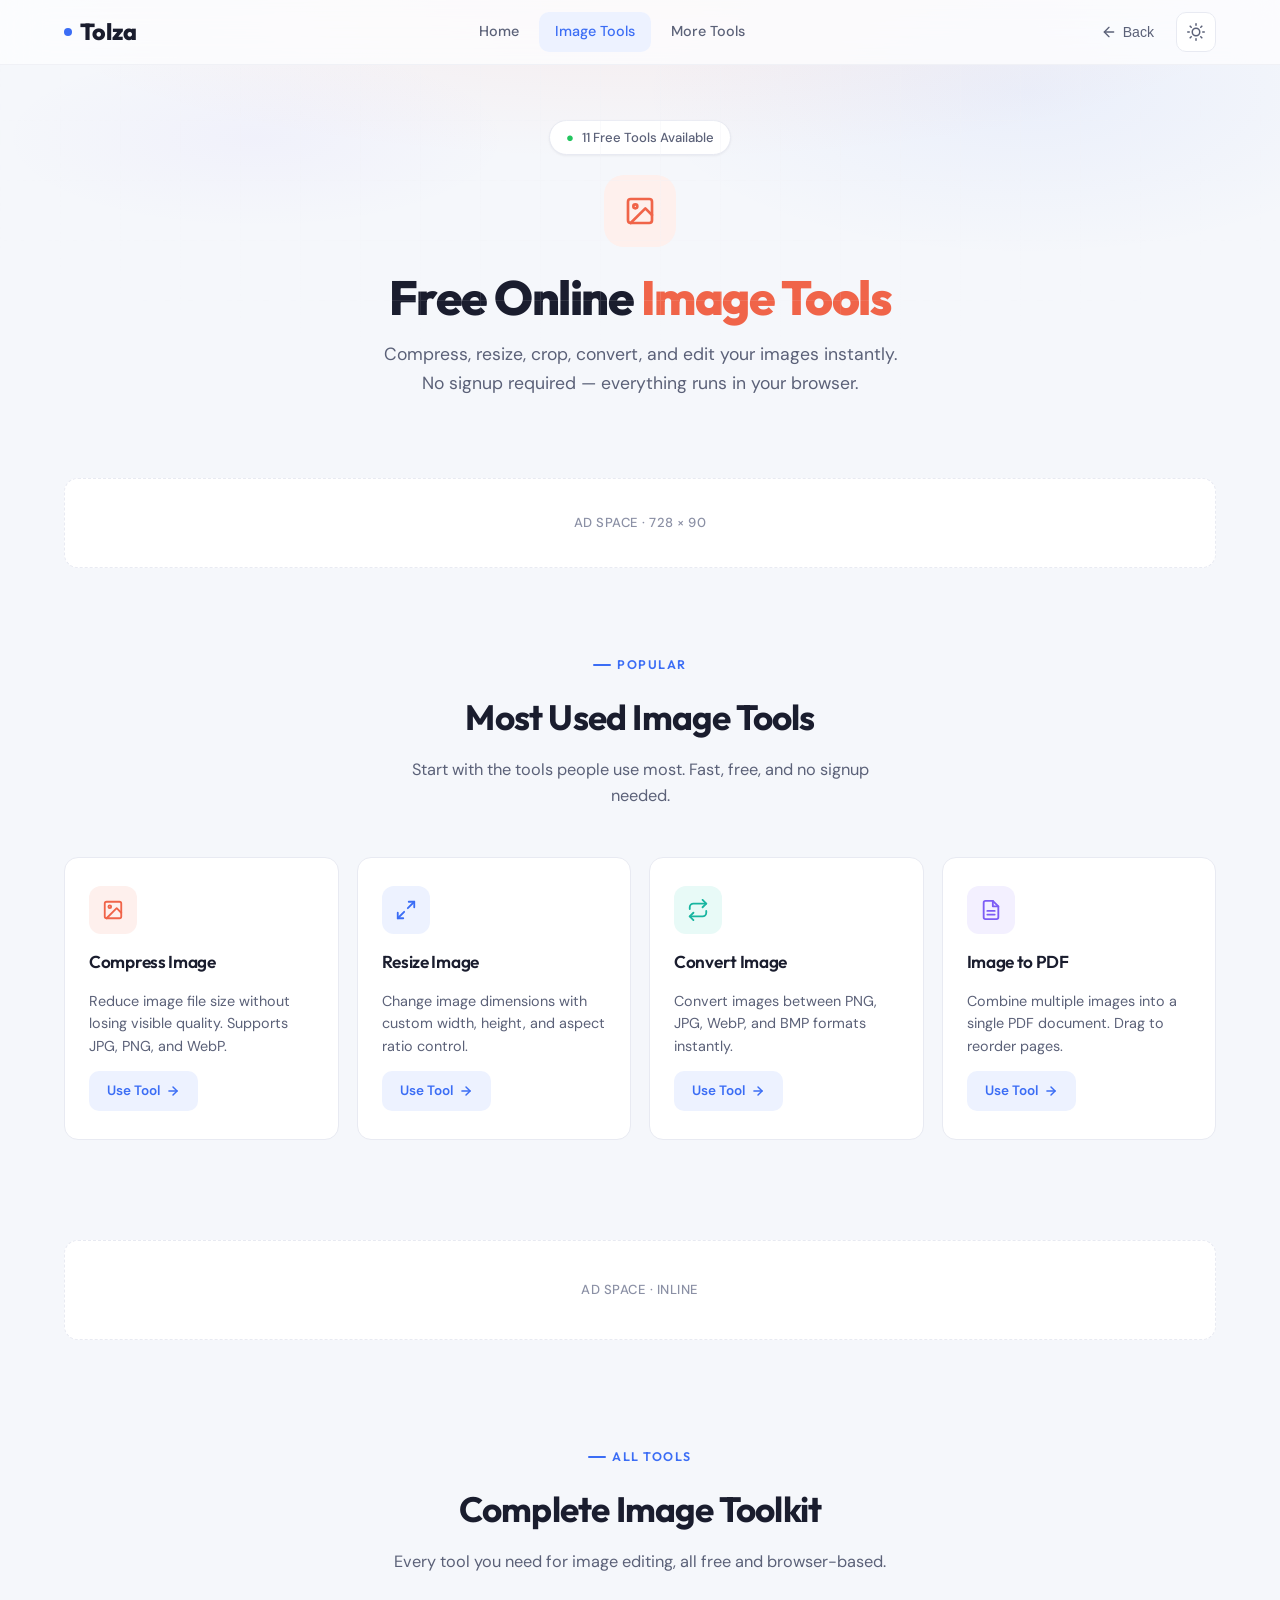
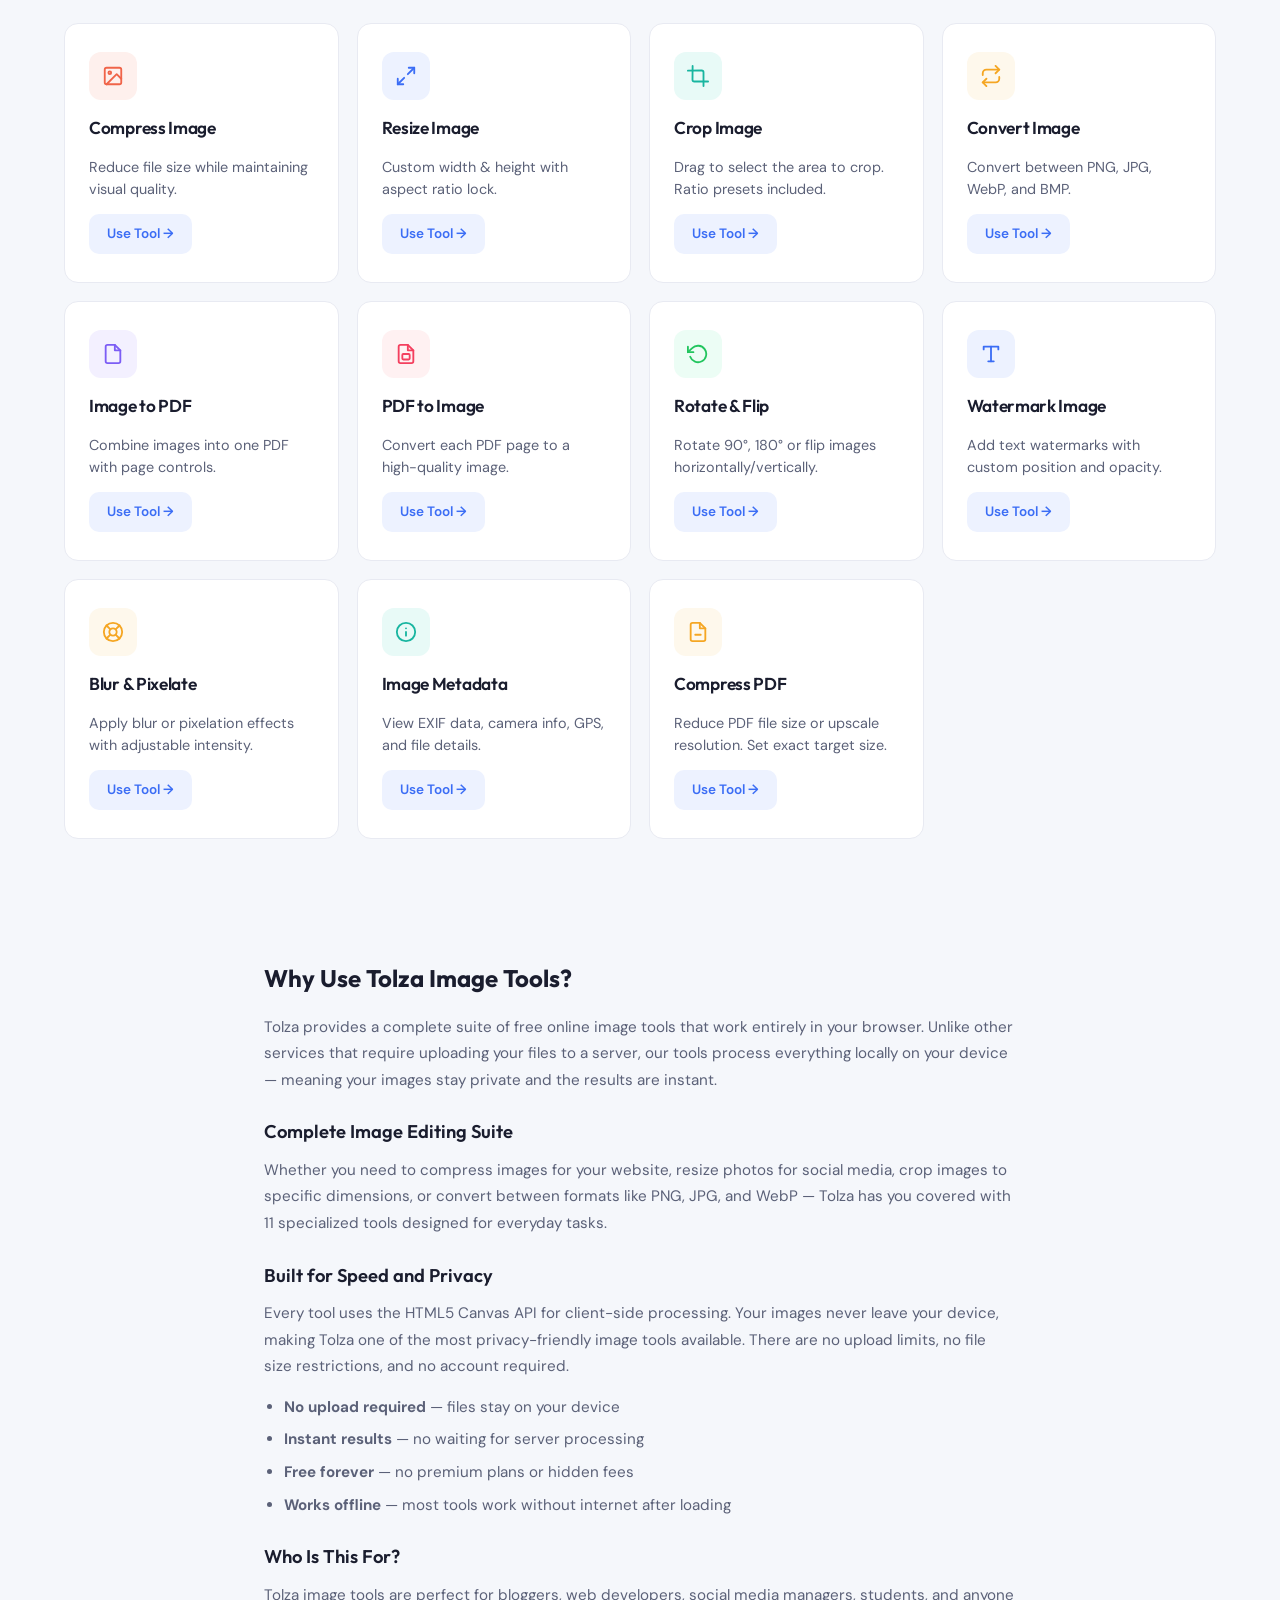
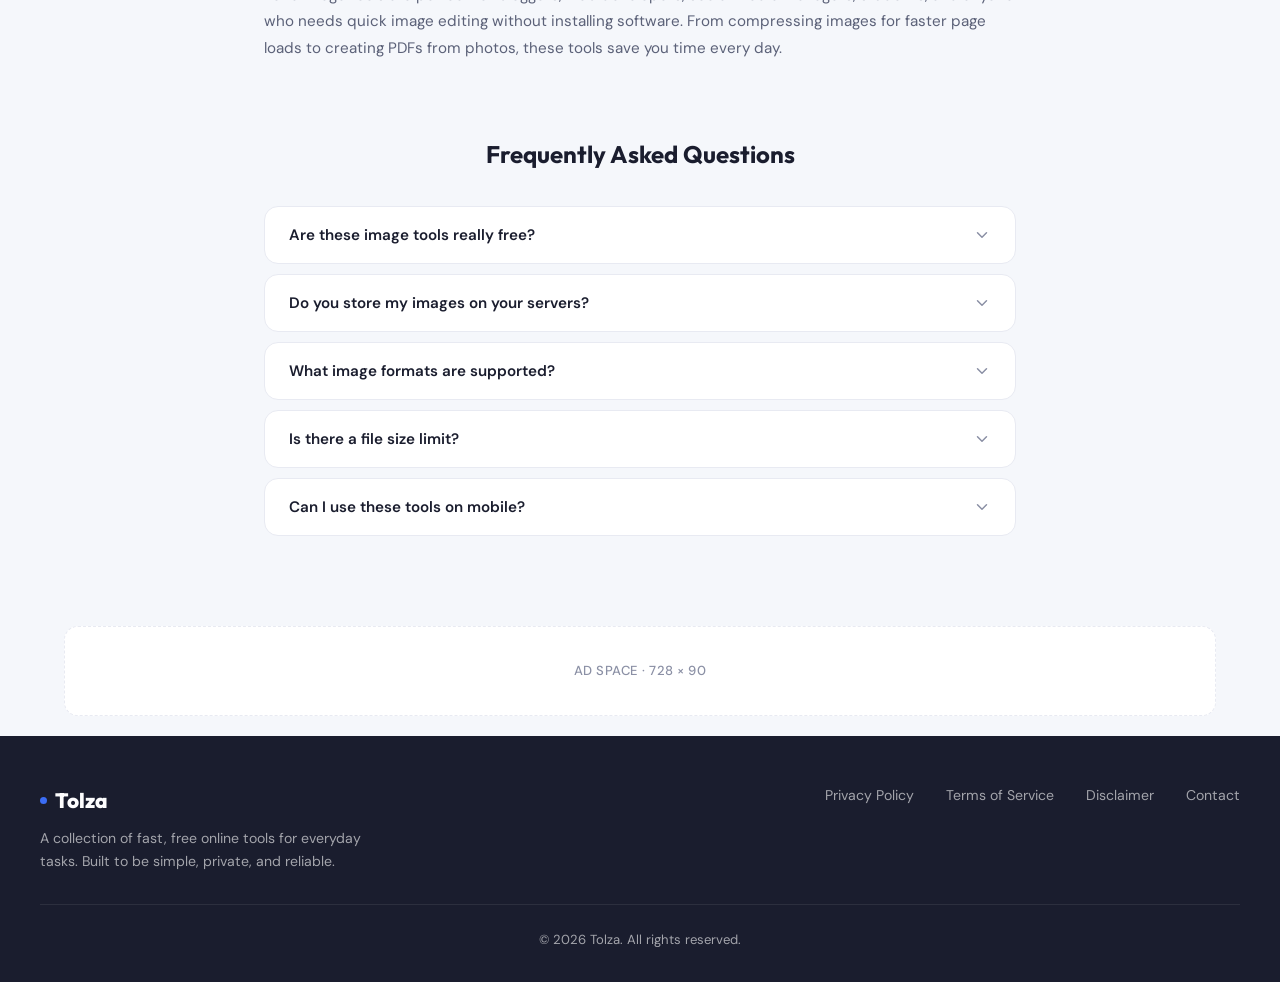
==== commit fb603c3e: "Your descriptive message" ====
--- a/tools/image/index.html
+++ b/tools/image/index.html
@@ -1,6 +1,17 @@
 <!DOCTYPE html>
 <html lang="en">
 <head>
+  <script async src="https://pagead2.googlesyndication.com/pagead/js/adsbygoogle.js?client=ca-pub-1451910682418409"
+     crossorigin="anonymous"></script>
+<!-- Google tag (gtag.js) -->
+<script async src="https://www.googletagmanager.com/gtag/js?id=G-0NWHYZ62BW"></script>
+<script>
+  window.dataLayer = window.dataLayer || [];
+  function gtag(){dataLayer.push(arguments);}
+  gtag('js', new Date());
+
+  gtag('config', 'G-0NWHYZ62BW');
+</script>
   <meta charset="UTF-8">
   <meta name="viewport" content="width=device-width, initial-scale=1.0">
   <title>Free Online Image Tools — Compress, Resize, Convert & More | Tolza</title>
@@ -40,7 +51,8 @@
         {"@type": "ListItem", "position": 7, "name": "Rotate & Flip Image", "url": "https://tolza.pages.dev/tools/image/rotate-flip-image/"},
         {"@type": "ListItem", "position": 8, "name": "Watermark Image", "url": "https://tolza.pages.dev/tools/image/watermark-image/"},
         {"@type": "ListItem", "position": 9, "name": "Blur & Pixelate Image", "url": "https://tolza.pages.dev/tools/image/blur-pixelate-image/"},
-        {"@type": "ListItem", "position": 10, "name": "Image Metadata Viewer", "url": "https://tolza.pages.dev/tools/image/image-metadata-viewer/"}
+        {"@type": "ListItem", "position": 10, "name": "Image Metadata Viewer", "url": "https://tolza.pages.dev/tools/image/image-metadata-viewer/"},
+        {"@type": "ListItem", "position": 11, "name": "Compress PDF", "url": "https://tolza.pages.dev/tools/image/compress-pdf/"}
       ]
     }
   }
@@ -160,7 +172,7 @@
     <header class="landing-hero">
       <div class="landing-hero-content">
         <div class="tools-count-badge g-fade-up">
-          <span class="dot">●</span> 10 Free Tools Available
+          <span class="dot">●</span> 11 Free Tools Available
         </div>
         <div class="landing-hero-icon g-fade-up g-stagger-1">
           <svg viewBox="0 0 24 24" fill="none" stroke="currentColor" stroke-width="2" stroke-linecap="round" stroke-linejoin="round"><rect x="3" y="3" width="18" height="18" rx="2" ry="2"/><circle cx="8.5" cy="8.5" r="1.5"/><polyline points="21 15 16 10 5 21"/></svg>
@@ -319,6 +331,14 @@
           <p class="g-tool-card-desc">View EXIF data, camera info, GPS, and file details.</p>
           <a href="/tools/image/image-metadata-viewer/" class="g-tool-card-btn">Use Tool →</a>
         </article>
+
+        <!-- Compress PDF -->
+        <article class="g-tool-card g-fade-up">
+          <div class="g-tool-card-icon" style="background:var(--amber-light);"><svg viewBox="0 0 24 24" fill="none" stroke="var(--amber)" stroke-width="2" stroke-linecap="round" stroke-linejoin="round"><path d="M14 2H6a2 2 0 0 0-2 2v16a2 2 0 0 0 2 2h12a2 2 0 0 0 2-2V8z"/><polyline points="14 2 14 8 20 8"/><line x1="9" y1="15" x2="15" y2="15"/></svg></div>
+          <h3 class="g-tool-card-name">Compress PDF</h3>
+          <p class="g-tool-card-desc">Reduce PDF file size or upscale resolution. Set exact target size.</p>
+          <a href="/tools/image/compress-pdf/" class="g-tool-card-btn">Use Tool →</a>
+        </article>
       </div>
     </section>
 
@@ -328,7 +348,7 @@
       <p>Tolza provides a complete suite of free online image tools that work entirely in your browser. Unlike other services that require uploading your files to a server, our tools process everything locally on your device — meaning your images stay private and the results are instant.</p>
 
       <h3>Complete Image Editing Suite</h3>
-      <p>Whether you need to compress images for your website, resize photos for social media, crop images to specific dimensions, or convert between formats like PNG, JPG, and WebP — Tolza has you covered with 10 specialized tools designed for everyday tasks.</p>
+      <p>Whether you need to compress images for your website, resize photos for social media, crop images to specific dimensions, or convert between formats like PNG, JPG, and WebP — Tolza has you covered with 11 specialized tools designed for everyday tasks.</p>
 
       <h3>Built for Speed and Privacy</h3>
       <p>Every tool uses the HTML5 Canvas API for client-side processing. Your images never leave your device, making Tolza one of the most privacy-friendly image tools available. There are no upload limits, no file size restrictions, and no account required.</p>
